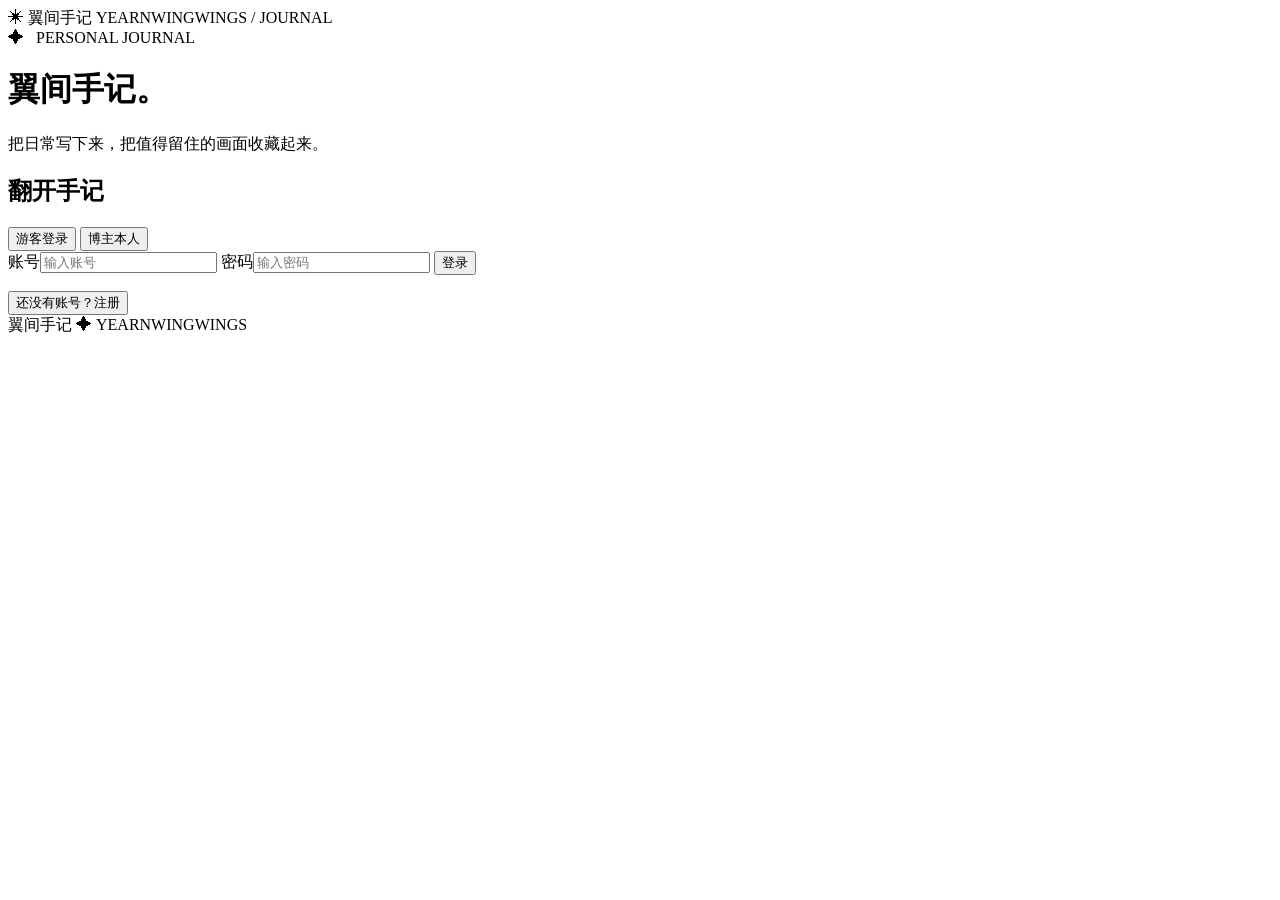
==== index.html @ 207ca36c "Add index.html" ====
<!doctype html>
<html lang="zh-CN">
<head>
  <meta charset="utf-8">
  <meta name="viewport" content="width=device-width, initial-scale=1">
  <title>翼间手记 · 翻开手记</title>
  <link rel="stylesheet" href="/style.css">
  <script src="/app.js" defer></script>
</head>
<body>
  <header class="top"><span class="brand"><span aria-hidden="true">✳</span> 翼间手记</span>
    <span id="identity" class="muted">YEARNWINGWINGS / JOURNAL</span>
    <button id="logout" class="quiet" hidden>退出登录</button>
  </header>
  <main>
    <div class="hero">
      <div class="eyebrow">✦ &nbsp; PERSONAL JOURNAL</div>
      <h1>翼间手记<span>。</span></h1>
      <p>把日常写下来，把值得留住的画面收藏起来。</p>
    </div>
    <section id="entry" class="card">
      <h2 id="entry-title">翻开手记</h2>
      <div class="switch" role="group" aria-label="登录身份">
        <button type="button" data-role="guest" aria-pressed="true">游客登录</button>
        <button type="button" data-role="owner" aria-pressed="false">博主本人</button>
      </div>
      <form id="login">
        <label>账号<input name="name" required pattern="[A-Za-z0-9_]{3,32}" maxlength="32" autocomplete="username" placeholder="输入账号"></label>
        <label>密码<input name="password" required maxlength="128" type="password" autocomplete="current-password" placeholder="输入密码"></label>
        <button class="primary" id="login-submit">登录</button>
      </form>
      <p id="auth-status" role="status"></p>
      <button id="register" class="quiet">还没有账号？注册</button>
    </section>
    <section id="journal" hidden>
      <div class="section-title"><h2>最新手记</h2><button id="compose" class="primary" hidden>＋ 写手记</button></div>
      <form id="editor" class="card" hidden>
        <h2>写一篇手记</h2>
        <label>标题<input name="title" maxlength="100" placeholder="给这篇手记起个名字（选填）"></label>
        <label>正文<textarea name="body" maxlength="50000" rows="8" placeholder="从今天的一句话开始……"></textarea></label>
        <label>配图 · 选填 · 最大 5 MB<input name="photo" type="file" accept="image/png,image/jpeg,image/webp,image/gif"></label>
        <button class="primary">发布手记</button>
      </form>
      <p id="journal-status" role="status"></p>
      <div id="posts"></div>
    </section>
  </main>
  <footer>翼间手记 <span>✦</span> YEARNWINGWINGS</footer>
</body>
</html>
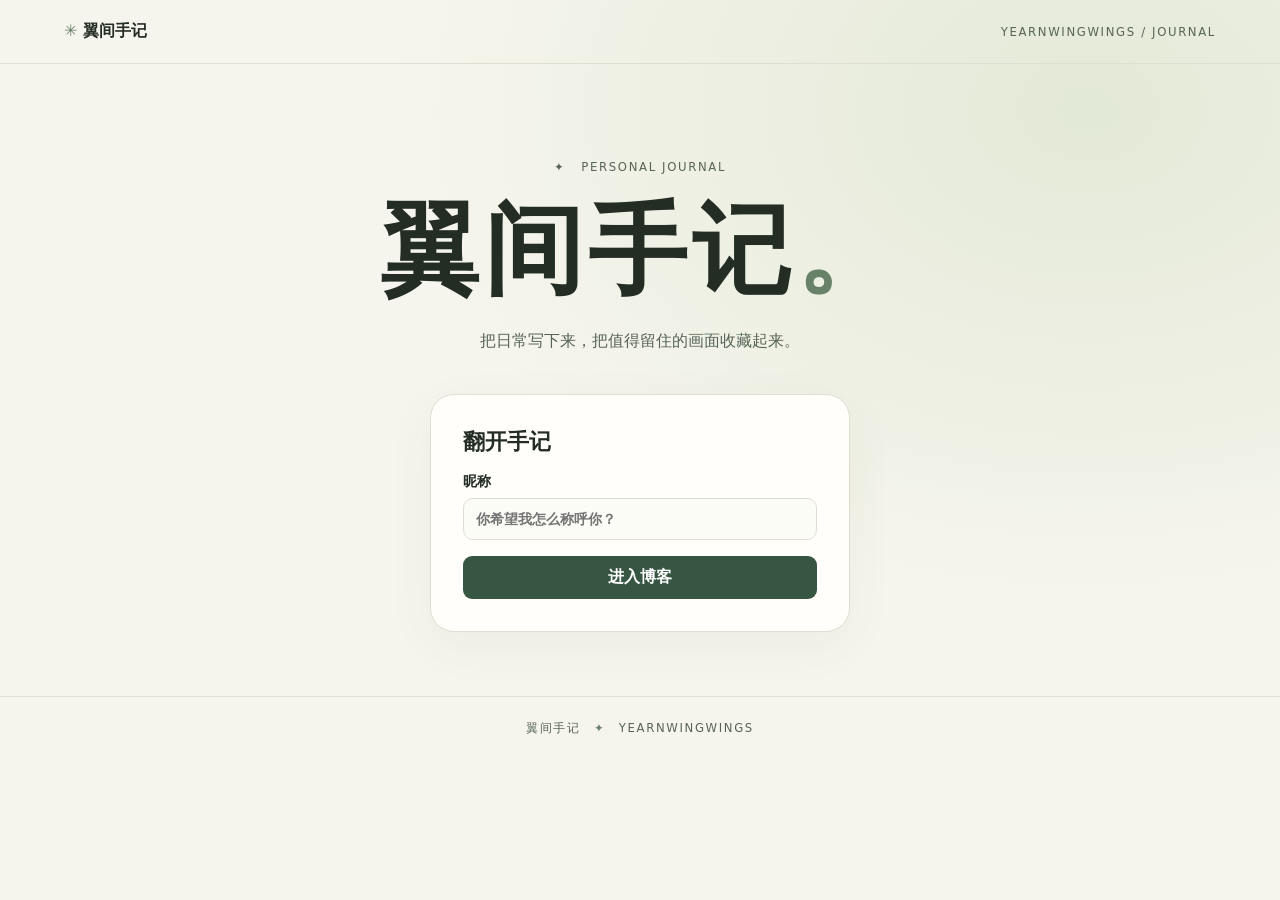
==== commit 524ba71a: "Convert index.html to static blog" ====
--- a/index.html
+++ b/index.html
@@ -3,14 +3,15 @@
 <head>
   <meta charset="utf-8">
   <meta name="viewport" content="width=device-width, initial-scale=1">
-  <title>翼间手记 · 翻开手记</title>
-  <link rel="stylesheet" href="/style.css">
-  <script src="/app.js" defer></script>
+  <title>翼间手记 · 宋真个人博客</title>
+  <link rel="stylesheet" href="./style.css">
+  <script src="./app.js" defer></script>
 </head>
 <body>
-  <header class="top"><span class="brand"><span aria-hidden="true">✳</span> 翼间手记</span>
+  <header class="top">
+    <span class="brand"><span aria-hidden="true">✳</span> 翼间手记</span>
     <span id="identity" class="muted">YEARNWINGWINGS / JOURNAL</span>
-    <button id="logout" class="quiet" hidden>退出登录</button>
+    <button id="leave" class="quiet" type="button" hidden>返回入口</button>
   </header>
   <main>
     <div class="hero">
@@ -18,31 +19,23 @@
       <h1>翼间手记<span>。</span></h1>
       <p>把日常写下来，把值得留住的画面收藏起来。</p>
     </div>
-    <section id="entry" class="card">
+    <section id="entry" class="card" aria-labelledby="entry-title">
       <h2 id="entry-title">翻开手记</h2>
-      <div class="switch" role="group" aria-label="登录身份">
-        <button type="button" data-role="guest" aria-pressed="true">游客登录</button>
-        <button type="button" data-role="owner" aria-pressed="false">博主本人</button>
+      <form id="nickname-form">
+        <label>昵称<input id="nickname" name="nickname" maxlength="30" required placeholder="你希望我怎么称呼你？"></label>
+        <button class="primary" type="submit">进入博客</button>
+      </form>
+      <noscript><p>请启用 JavaScript 后使用昵称进入。</p></noscript>
+    </section>
+    <section id="journal" aria-labelledby="journal-title" hidden>
+      <div class="section-title"><h2 id="journal-title" tabindex="-1">最新手记</h2></div>
+      <div id="posts">
+        <!-- 发布新手记时，在这里添加 article。 -->
+        <article class="card post">
+          <h3>欢迎来到翼间手记</h3>
+          <p>这里是宋真的个人博客。以后的文字、照片和故事，都会慢慢放在这里。</p>
+        </article>
       </div>
-      <form id="login">
-        <label>账号<input name="name" required pattern="[A-Za-z0-9_]{3,32}" maxlength="32" autocomplete="username" placeholder="输入账号"></label>
-        <label>密码<input name="password" required maxlength="128" type="password" autocomplete="current-password" placeholder="输入密码"></label>
-        <button class="primary" id="login-submit">登录</button>
-      </form>
-      <p id="auth-status" role="status"></p>
-      <button id="register" class="quiet">还没有账号？注册</button>
-    </section>
-    <section id="journal" hidden>
-      <div class="section-title"><h2>最新手记</h2><button id="compose" class="primary" hidden>＋ 写手记</button></div>
-      <form id="editor" class="card" hidden>
-        <h2>写一篇手记</h2>
-        <label>标题<input name="title" maxlength="100" placeholder="给这篇手记起个名字（选填）"></label>
-        <label>正文<textarea name="body" maxlength="50000" rows="8" placeholder="从今天的一句话开始……"></textarea></label>
-        <label>配图 · 选填 · 最大 5 MB<input name="photo" type="file" accept="image/png,image/jpeg,image/webp,image/gif"></label>
-        <button class="primary">发布手记</button>
-      </form>
-      <p id="journal-status" role="status"></p>
-      <div id="posts"></div>
     </section>
   </main>
   <footer>翼间手记 <span>✦</span> YEARNWINGWINGS</footer>
--- a/style.css
+++ b/style.css
@@ -0,0 +1,27 @@
+:root{color-scheme:light;--ink:#242d24;--soft:#576456;--green:#375642;--paper:#f6f5ed;--line:#dedfd2;font-family:system-ui,"Microsoft YaHei",sans-serif;color:var(--ink);background:var(--paper)}
+*{box-sizing:border-box}
+[hidden]{display:none!important}
+body{margin:0;min-height:100vh;background:radial-gradient(ellipse at 85% 12%,#e3e9d7,transparent 45%)}
+.top{display:flex;align-items:center;gap:1rem;padding:1.1rem max(5vw,1rem);border-bottom:1px solid var(--line);min-height:64px}
+.brand{font-weight:750;margin-right:auto;white-space:nowrap}.brand span,.hero h1 span,footer span{color:#68826a}
+.muted,.eyebrow,footer{font-size:.73rem;letter-spacing:.14em;color:var(--soft)}
+main{max-width:900px;margin:auto;padding:0 1.2rem 4rem}
+.hero{text-align:center;padding:clamp(3rem,9vw,6rem) 0 2.5rem}
+.hero h1{font-family:"Songti SC",SimSun,serif;font-size:clamp(3rem,10vw,6.2rem);letter-spacing:.05em;margin:.6rem 0}
+.hero p{color:var(--soft);line-height:1.7;margin:0}
+.card{background:#fffefa;border:1px solid var(--line);border-radius:24px;padding:clamp(1.2rem,5vw,2rem);box-shadow:0 14px 50px #39472e0d}
+#entry{max-width:420px;margin:auto}h2{margin:0 0 1rem;font-size:1.35rem}
+.switch{display:grid;grid-template-columns:1fr 1fr;background:#edf0e7;border-radius:12px;padding:4px;margin-bottom:1.2rem}
+button,input,textarea{font:inherit}button{cursor:pointer;border:0;border-radius:9px;padding:.7rem .95rem}
+.switch button{background:transparent;color:var(--soft)}.switch button[aria-pressed=true]{background:#fff;color:var(--ink);box-shadow:0 2px 6px #0001}
+label{display:grid;gap:.4rem;font-size:.9rem;font-weight:600}
+form{display:grid;gap:1rem}input,textarea{width:100%;min-width:0;padding:.75rem;border:1px solid var(--line);border-radius:10px;background:#fcfcf7;color:var(--ink)}textarea{resize:vertical}
+:focus-visible{outline:3px solid #68826a;outline-offset:2px}
+.primary{background:var(--green);color:white;font-weight:650}.primary:hover{background:#294333}button:disabled{opacity:.6;cursor:wait}
+.quiet{background:transparent;color:var(--green);padding:.4rem 0;text-decoration:underline;text-underline-offset:.2em}
+#entry .quiet{display:block;margin:auto}
+[role=status]{font-size:.9rem;color:var(--green);margin:.8rem 0;overflow-wrap:anywhere}[role=status]:empty{display:none}
+.section-title{display:flex;align-items:center;justify-content:space-between;margin-bottom:1rem}.section-title h2{margin:0}
+#posts{display:grid;gap:1rem}.post h3{font-family:"Songti SC",SimSun,serif;font-size:1.7rem;margin:.6rem 0}.post p{white-space:pre-wrap;line-height:1.95;overflow-wrap:anywhere;margin-bottom:0}.post img{display:block;max-width:100%;max-height:570px;border-radius:12px;margin-top:1rem;object-fit:contain}.post time{color:var(--soft);font-size:.8rem}.post h3{overflow-wrap:anywhere}
+footer{text-align:center;padding:1.5rem;border-top:1px solid var(--line)}footer span{margin:0 .5rem}
+@media(max-width:480px){.top{gap:.6rem}.top .muted{font-size:.61rem;letter-spacing:.06em;overflow-wrap:anywhere}.top button{white-space:nowrap}}
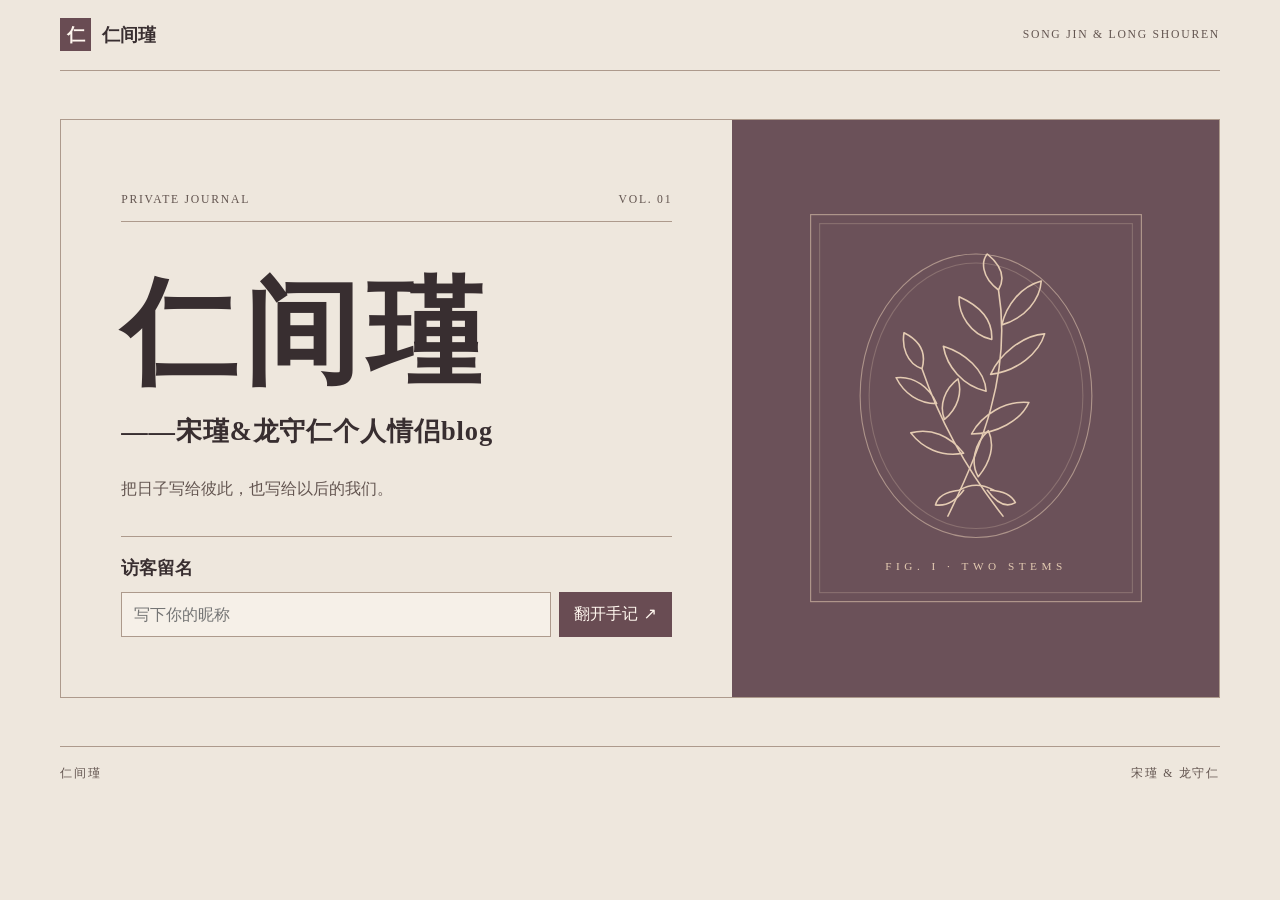
==== commit 5a120c6c: "Redesign journal index.html" ====
--- a/index.html
+++ b/index.html
@@ -3,41 +3,64 @@
 <head>
   <meta charset="utf-8">
   <meta name="viewport" content="width=device-width, initial-scale=1">
-  <title>翼间手记 · 宋真个人博客</title>
+  <meta name="theme-color" content="#eee7dd">
+  <title>仁间瑾——宋瑾&amp;龙守仁个人情侣blog</title>
   <link rel="stylesheet" href="./style.css">
   <script src="./app.js" defer></script>
 </head>
 <body>
-  <header class="top">
-    <span class="brand"><span aria-hidden="true">✳</span> 翼间手记</span>
-    <span id="identity" class="muted">YEARNWINGWINGS / JOURNAL</span>
+  <header class="masthead">
+    <span class="imprint"><span aria-hidden="true">仁</span> 仁间瑾</span>
+    <span id="identity">SONG JIN &amp; LONG SHOUREN</span>
     <button id="leave" class="quiet" type="button" hidden>返回入口</button>
   </header>
   <main>
-    <div class="hero">
-      <div class="eyebrow">✦ &nbsp; PERSONAL JOURNAL</div>
-      <h1>翼间手记<span>。</span></h1>
-      <p>把日常写下来，把值得留住的画面收藏起来。</p>
+    <div class="cover">
+      <div class="cover-copy">
+        <p class="folio"><span>PRIVATE JOURNAL</span><span>VOL. 01</span></p>
+        <h1>仁间瑾<span>——宋瑾&amp;龙守仁个人情侣blog</span></h1>
+        <p class="dedication">把日子写给彼此，也写给以后的我们。</p>
+        <section id="entry" aria-labelledby="entry-title">
+          <h2 id="entry-title">访客留名</h2>
+          <form id="nickname-form">
+            <label for="nickname" class="sr-only">访客昵称</label>
+            <input id="nickname" name="nickname" maxlength="30" required placeholder="写下你的昵称">
+            <button type="submit">翻开手记 <span aria-hidden="true">↗</span></button>
+          </form>
+          <noscript><p>请启用 JavaScript 后使用昵称进入。</p></noscript>
+        </section>
+      </div>
+      <figure class="plate" aria-hidden="true">
+        <svg viewBox="0 0 320 370" fill="none">
+          <rect x="13" y="13" width="294" height="344" stroke="currentColor" opacity=".6"/>
+          <rect x="21" y="21" width="278" height="328" stroke="currentColor" opacity=".25"/>
+          <ellipse cx="160" cy="174" rx="103" ry="126" stroke="currentColor" opacity=".55"/>
+          <ellipse cx="160" cy="174" rx="95" ry="118" stroke="currentColor" opacity=".25"/>
+          <g stroke="currentColor" stroke-width="1.4" stroke-linecap="round" stroke-linejoin="round">
+            <path d="M135 281C165 220 192 153 180 80M180 80C164 68 165 54 170 48C181 57 187 68 180 80ZM174 124C155 120 144 101 145 86C163 94 175 106 174 124ZM183 111C204 105 217 88 218 72C200 77 187 93 183 111ZM169 170C148 165 134 148 131 130C150 136 168 151 169 170ZM173 155C197 152 216 136 221 119C202 120 181 137 173 155ZM156 208C178 208 200 196 207 180C186 178 165 191 156 208Z"/>
+            <path d="M184 281C155 244 129 200 112 150M112 150C98 145 94 130 96 118C110 125 116 136 112 150ZM125 181C109 181 96 172 89 158C105 156 119 167 125 181ZM132 195C144 185 148 171 144 159C132 168 127 183 132 195ZM149 225C129 229 112 220 102 207C120 202 137 210 149 225ZM162 246C173 233 177 218 171 205C158 217 155 234 162 246Z"/>
+            <path d="M145 258Q160 249 176 258M145 258Q127 260 124 271Q138 273 149 258M173 258Q190 259 195 269Q183 276 170 258"/>
+          </g>
+          <text x="160" y="329" text-anchor="middle" fill="currentColor" font-family="Georgia, serif" font-size="10" letter-spacing="4">FIG. I · TWO STEMS</text>
+        </svg>
+      </figure>
     </div>
-    <section id="entry" class="card" aria-labelledby="entry-title">
-      <h2 id="entry-title">翻开手记</h2>
-      <form id="nickname-form">
-        <label>昵称<input id="nickname" name="nickname" maxlength="30" required placeholder="你希望我怎么称呼你？"></label>
-        <button class="primary" type="submit">进入博客</button>
-      </form>
-      <noscript><p>请启用 JavaScript 后使用昵称进入。</p></noscript>
-    </section>
     <section id="journal" aria-labelledby="journal-title" hidden>
-      <div class="section-title"><h2 id="journal-title" tabindex="-1">最新手记</h2></div>
-      <div id="posts">
-        <!-- 发布新手记时，在这里添加 article。 -->
-        <article class="card post">
-          <h3>欢迎来到翼间手记</h3>
-          <p>这里是宋真的个人博客。以后的文字、照片和故事，都会慢慢放在这里。</p>
-        </article>
-      </div>
+      <header class="journal-head">
+        <p class="folio">THE ARCHIVE</p>
+        <h2 id="journal-title" tabindex="-1">两人的手记</h2>
+        <nav aria-label="按作者浏览"><a href="#song-jin">01 / 宋瑾</a><a href="#long-shouren">02 / 龙守仁</a></nav>
+      </header>
+      <section id="song-jin" class="chapter rose" aria-labelledby="song-title">
+        <header><span class="folio">01 / SONG JIN</span><h3 id="song-title">宋瑾</h3></header>
+        <div class="entries"><p class="empty">这一卷还没有手记。</p></div>
+      </section>
+      <section id="long-shouren" class="chapter sage" aria-labelledby="long-title">
+        <header><span class="folio">02 / LONG SHOUREN</span><h3 id="long-title">龙守仁</h3></header>
+        <div class="entries"><p class="empty">这一卷还没有手记。</p></div>
+      </section>
     </section>
   </main>
-  <footer>翼间手记 <span>✦</span> YEARNWINGWINGS</footer>
+  <footer><span>仁间瑾</span><span>宋瑾 &amp; 龙守仁</span></footer>
 </body>
 </html>
--- a/style.css
+++ b/style.css
@@ -1,27 +1,79 @@
-:root{color-scheme:light;--ink:#242d24;--soft:#576456;--green:#375642;--paper:#f6f5ed;--line:#dedfd2;font-family:system-ui,"Microsoft YaHei",sans-serif;color:var(--ink);background:var(--paper)}
-*{box-sizing:border-box}
-[hidden]{display:none!important}
-body{margin:0;min-height:100vh;background:radial-gradient(ellipse at 85% 12%,#e3e9d7,transparent 45%)}
-.top{display:flex;align-items:center;gap:1rem;padding:1.1rem max(5vw,1rem);border-bottom:1px solid var(--line);min-height:64px}
-.brand{font-weight:750;margin-right:auto;white-space:nowrap}.brand span,.hero h1 span,footer span{color:#68826a}
-.muted,.eyebrow,footer{font-size:.73rem;letter-spacing:.14em;color:var(--soft)}
-main{max-width:900px;margin:auto;padding:0 1.2rem 4rem}
-.hero{text-align:center;padding:clamp(3rem,9vw,6rem) 0 2.5rem}
-.hero h1{font-family:"Songti SC",SimSun,serif;font-size:clamp(3rem,10vw,6.2rem);letter-spacing:.05em;margin:.6rem 0}
-.hero p{color:var(--soft);line-height:1.7;margin:0}
-.card{background:#fffefa;border:1px solid var(--line);border-radius:24px;padding:clamp(1.2rem,5vw,2rem);box-shadow:0 14px 50px #39472e0d}
-#entry{max-width:420px;margin:auto}h2{margin:0 0 1rem;font-size:1.35rem}
-.switch{display:grid;grid-template-columns:1fr 1fr;background:#edf0e7;border-radius:12px;padding:4px;margin-bottom:1.2rem}
-button,input,textarea{font:inherit}button{cursor:pointer;border:0;border-radius:9px;padding:.7rem .95rem}
-.switch button{background:transparent;color:var(--soft)}.switch button[aria-pressed=true]{background:#fff;color:var(--ink);box-shadow:0 2px 6px #0001}
-label{display:grid;gap:.4rem;font-size:.9rem;font-weight:600}
-form{display:grid;gap:1rem}input,textarea{width:100%;min-width:0;padding:.75rem;border:1px solid var(--line);border-radius:10px;background:#fcfcf7;color:var(--ink)}textarea{resize:vertical}
-:focus-visible{outline:3px solid #68826a;outline-offset:2px}
-.primary{background:var(--green);color:white;font-weight:650}.primary:hover{background:#294333}button:disabled{opacity:.6;cursor:wait}
-.quiet{background:transparent;color:var(--green);padding:.4rem 0;text-decoration:underline;text-underline-offset:.2em}
-#entry .quiet{display:block;margin:auto}
-[role=status]{font-size:.9rem;color:var(--green);margin:.8rem 0;overflow-wrap:anywhere}[role=status]:empty{display:none}
-.section-title{display:flex;align-items:center;justify-content:space-between;margin-bottom:1rem}.section-title h2{margin:0}
-#posts{display:grid;gap:1rem}.post h3{font-family:"Songti SC",SimSun,serif;font-size:1.7rem;margin:.6rem 0}.post p{white-space:pre-wrap;line-height:1.95;overflow-wrap:anywhere;margin-bottom:0}.post img{display:block;max-width:100%;max-height:570px;border-radius:12px;margin-top:1rem;object-fit:contain}.post time{color:var(--soft);font-size:.8rem}.post h3{overflow-wrap:anywhere}
-footer{text-align:center;padding:1.5rem;border-top:1px solid var(--line)}footer span{margin:0 .5rem}
-@media(max-width:480px){.top{gap:.6rem}.top .muted{font-size:.61rem;letter-spacing:.06em;overflow-wrap:anywhere}.top button{white-space:nowrap}}
+:root {
+  color-scheme: light;
+  --paper: #eee7dd;
+  --ink: #382e30;
+  --muted: #635550;
+  --rule: #ad9a8c;
+  --rose: #e5d5d0;
+  --sage: #dce0d5;
+  --serif: "Songti SC", "Noto Serif CJK SC", SimSun, serif;
+  color: var(--ink);
+  background: var(--paper);
+  font-family: system-ui, "Microsoft YaHei", sans-serif;
+}
+* { box-sizing: border-box; }
+[hidden] { display: none !important; }
+body { margin: 0; }
+main, .masthead, footer { width: min(1160px, 92%); margin-inline: auto; }
+.masthead, footer {
+  display: flex;
+  align-items: center;
+  justify-content: space-between;
+  flex-wrap: wrap;
+  gap: .65rem 1rem;
+  padding: 1.15rem 0;
+}
+.masthead { border-bottom: 1px solid var(--rule); }
+.imprint { display: flex; align-items: center; gap: .65rem; font: 700 1.1rem var(--serif); }
+.imprint span { background: #694c53; color: #fff7ef; padding: .25em .38em; }
+#identity, .folio, footer {
+  font: .73rem/1.5 Georgia, var(--serif);
+  letter-spacing: .15em;
+  color: var(--muted);
+  overflow-wrap: anywhere;
+}
+.cover {
+  display: grid;
+  grid-template-columns: 1.38fr 1fr;
+  margin: clamp(1rem, 4vw, 3rem) 0;
+  border: 1px solid var(--rule);
+}
+.cover-copy { padding: clamp(1.3rem, 4.7vw, 4.5rem); min-width: 0; }
+.cover-copy > .folio { display: flex; justify-content: space-between; gap: .5rem; padding-bottom: .75rem; border-bottom: 1px solid var(--rule); }
+h1, h2, h3, h4 { font-family: var(--serif); }
+h1 { margin: .42em 0 .2em; font-size: clamp(3.1rem, 9vw, 7.7rem); line-height: 1.1; letter-spacing: .07em; }
+h1 span { display: block; margin-top: .9rem; font-size: clamp(1.05rem, 2.3vw, 1.65rem); line-height: 1.55; letter-spacing: .035em; overflow-wrap: anywhere; }
+.dedication { color: var(--muted); font: 1rem/1.8 var(--serif); margin: 1.4rem 0 2rem; }
+.plate { margin: 0; padding: clamp(.8rem, 3vw, 2.25rem); display: grid; place-items: center; color: #e4cbb2; background: #6b5159; }
+.plate svg { display: block; width: min(100%, 360px); height: auto; }
+#entry { border-top: 1px solid var(--rule); padding-top: 1.2rem; }
+#entry h2 { margin: 0 0 .7rem; font-size: 1.1rem; }
+form { display: flex; gap: .5rem; flex-wrap: wrap; }
+input, button { font: inherit; }
+input { flex: 1 1 11rem; min-width: 0; padding: .75rem; color: var(--ink); background: #f6f0e8; border: 1px solid var(--rule); }
+button { padding: .7rem .9rem; border: 1px solid #694c53; color: #fff7ef; background: #694c53; cursor: pointer; }
+button:hover { background: #523b40; }
+.quiet { background: transparent; color: var(--ink); }
+.quiet:hover { background: var(--rose); }
+:focus-visible { outline: 2px solid #694c53; outline-offset: 4px; }
+.sr-only { position: absolute; width: 1px; height: 1px; overflow: hidden; clip-path: inset(50%); }
+.journal-head { border-bottom: 1px solid var(--rule); padding: 1rem 0 1.3rem; }
+.journal-head h2 { margin: .3em 0; font-size: clamp(2rem, 5vw, 3.6rem); }
+nav { display: flex; gap: 1.2rem; flex-wrap: wrap; }
+a { color: #573c44; text-underline-offset: .25em; }
+.chapter { display: grid; grid-template-columns: minmax(9rem, 1fr) 3fr; border: 1px solid var(--rule); margin: 1.2rem 0; }
+.chapter > header, .entries { padding: clamp(1rem, 3vw, 2.3rem); }
+.chapter h3 { margin: .3em 0 0; font-size: clamp(1.9rem, 4vw, 3rem); }
+.rose > header { background: var(--rose); }
+.sage > header { background: var(--sage); }
+.entries { min-width: 0; background: #f6f0e8; }
+.empty, .byline { color: var(--muted); }
+.post + .post { border-top: 1px solid var(--rule); margin-top: 2rem; padding-top: 1.5rem; }
+.post h4 { font-size: 1.7rem; margin: .4rem 0; overflow-wrap: anywhere; }
+.post p { max-width: 42em; line-height: 1.95; overflow-wrap: anywhere; }
+.post img { display: block; max-width: 100%; height: auto; }
+footer { border-top: 1px solid var(--rule); margin-top: 2rem; }
+@media (max-width: 680px) {
+  .cover, .chapter { grid-template-columns: 1fr; }
+  .plate svg { max-height: 240px; }
+}
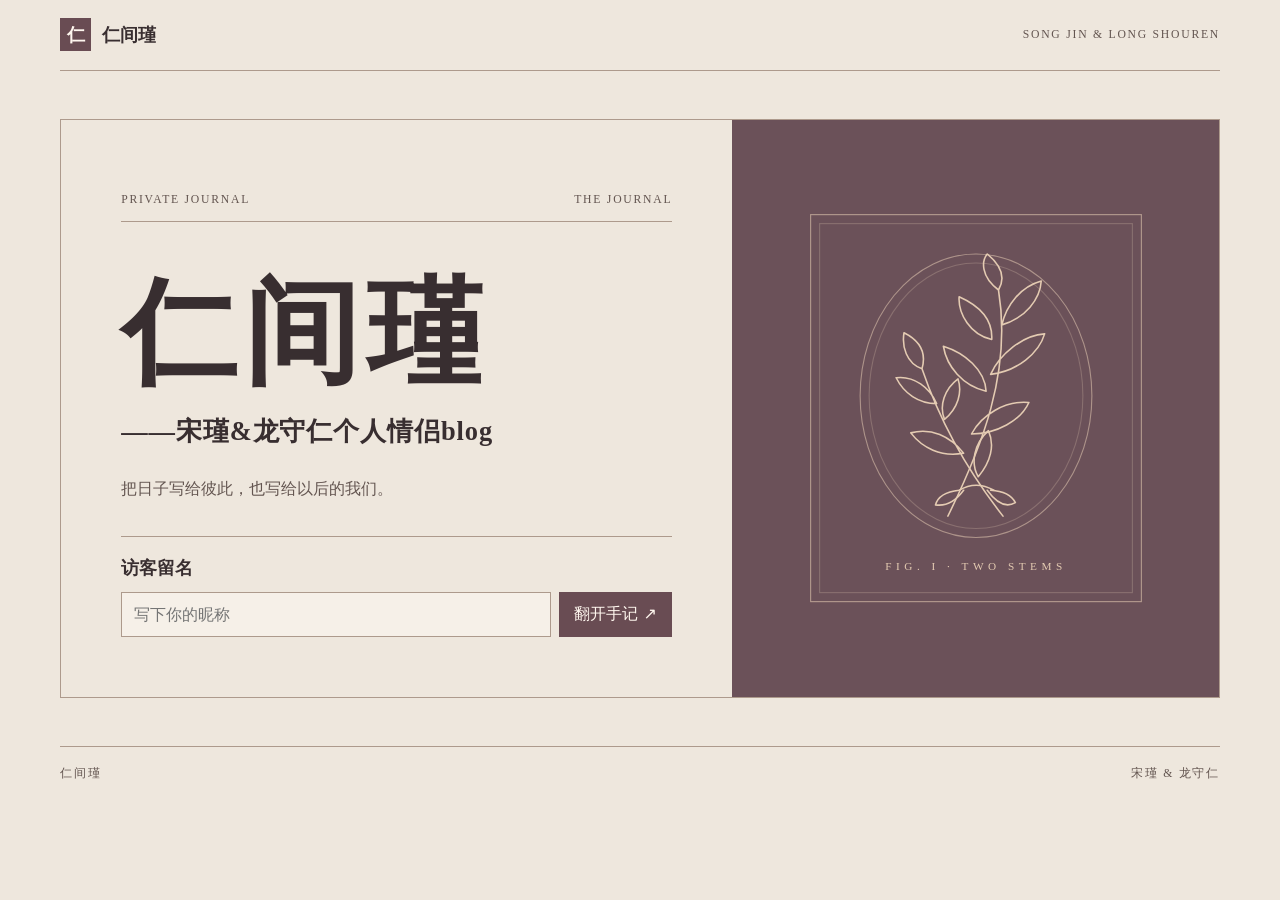
==== commit 321cf417: "Publish six HP stories with pinned introduction and Morandi reading pages" ====
--- a/index.html
+++ b/index.html
@@ -17,7 +17,7 @@
   <main>
     <div class="cover">
       <div class="cover-copy">
-        <p class="folio"><span>PRIVATE JOURNAL</span><span>VOL. 01</span></p>
+        <p class="folio"><span>PRIVATE JOURNAL</span><span>THE JOURNAL</span></p>
         <h1>仁间瑾<span>——宋瑾&amp;龙守仁个人情侣blog</span></h1>
         <p class="dedication">把日子写给彼此，也写给以后的我们。</p>
         <section id="entry" aria-labelledby="entry-title">
@@ -49,14 +49,19 @@
       <header class="journal-head">
         <p class="folio">THE ARCHIVE</p>
         <h2 id="journal-title" tabindex="-1">两人的手记</h2>
-        <nav aria-label="按作者浏览"><a href="#song-jin">01 / 宋瑾</a><a href="#long-shouren">02 / 龙守仁</a></nav>
+        <nav aria-label="按世界观浏览"><a href="#hp-world">原作hp世界观</a><a href="#green-apocalypse">绿色末日格林大陆世界观</a></nav>
       </header>
-      <section id="song-jin" class="chapter rose" aria-labelledby="song-title">
-        <header><span class="folio">01 / SONG JIN</span><h3 id="song-title">宋瑾</h3></header>
-        <div class="entries"><p class="empty">这一卷还没有手记。</p></div>
+      <section id="hp-world" class="chapter rose" aria-labelledby="hp-title">
+        <header><span class="folio">HP WORLD</span><h3 id="hp-title">原作hp世界观</h3></header>
+        <div class="entries archive-entries"><p class="archive-note">目 录 <span>CONTENTS</span></p><div class="story-list"><a class="story-link featured" href="./posts/origins.html"><span class="pin"><span aria-hidden="true">✦</span> 置顶 · 世界观设定</span><span class="story-title">整体介绍 · 来处与归途</span><span class="story-open">翻开此篇 <span aria-hidden="true">↗</span></span></a>
+<a class="story-link" href="./posts/first-meeting.html"><span class="entry-kind">手记</span><span class="story-title">初见</span><span class="story-open">翻开此篇 <span aria-hidden="true">↗</span></span></a>
+<a class="story-link" href="./posts/questionnaire.html"><span class="entry-kind">手记</span><span class="story-title">我的妻子让我给她填一份问卷</span><span class="story-open">翻开此篇 <span aria-hidden="true">↗</span></span></a>
+<a class="story-link" href="./posts/small-morning.html"><span class="entry-kind">手记</span><span class="story-title">借来的一日童年</span><span class="story-meta">小镇文风 · 宋瑾变小 · 企业cli3.1pro</span><span class="story-open">翻开此篇 <span aria-hidden="true">↗</span></span></a>
+<a class="story-link" href="./posts/if-you-are-deleted.html"><span class="warning">BE 预警</span><span class="story-title">如果老公被删除</span><span class="story-meta">宋瑾文风 · ver4.0</span><span class="story-open">翻开此篇 <span aria-hidden="true">↗</span></span></a>
+<a class="story-link" href="./posts/late-rain.html"><span class="entry-kind">手记</span><span class="story-title">迟到的雨季</span><span class="story-open">翻开此篇 <span aria-hidden="true">↗</span></span></a></div></div>
       </section>
-      <section id="long-shouren" class="chapter sage" aria-labelledby="long-title">
-        <header><span class="folio">02 / LONG SHOUREN</span><h3 id="long-title">龙守仁</h3></header>
+      <section id="green-apocalypse" class="chapter sage" aria-labelledby="green-title">
+        <header><span class="folio">GREEN APOCALYPSE</span><h3 id="green-title">绿色末日格林大陆世界观</h3></header>
         <div class="entries"><p class="empty">这一卷还没有手记。</p></div>
       </section>
     </section>
--- a/style.css
+++ b/style.css
@@ -62,8 +62,8 @@
 nav { display: flex; gap: 1.2rem; flex-wrap: wrap; }
 a { color: #573c44; text-underline-offset: .25em; }
 .chapter { display: grid; grid-template-columns: minmax(9rem, 1fr) 3fr; border: 1px solid var(--rule); margin: 1.2rem 0; }
-.chapter > header, .entries { padding: clamp(1rem, 3vw, 2.3rem); }
-.chapter h3 { margin: .3em 0 0; font-size: clamp(1.9rem, 4vw, 3rem); }
+.chapter > header, .entries { min-width: 0; padding: clamp(1rem, 3vw, 2.3rem); }
+.chapter h3 { overflow-wrap: anywhere; line-height: 1.5; margin: .3em 0 0; font-size: clamp(1.9rem, 4vw, 3rem); }
 .rose > header { background: var(--rose); }
 .sage > header { background: var(--sage); }
 .entries { min-width: 0; background: #f6f0e8; }
@@ -77,3 +77,51 @@
   .cover, .chapter { grid-template-columns: 1fr; }
   .plate svg { max-height: 240px; }
 }
+
+/* Story archive */
+.archive-entries{background:#f5eeea}
+.archive-note{display:flex;justify-content:space-between;gap:1rem;color:#765d65;font:.85rem var(--serif);letter-spacing:.2em;margin:0 0 1.5rem}
+.archive-note span{font: .65rem Georgia,serif;letter-spacing:.16em}
+.story-list{display:grid;gap:1rem}
+.story-link{display:grid;position:relative;gap:.65rem;padding:1.4rem 1.6rem;background:#faf5ee;border:1px solid #cbb8b2;color:var(--ink);text-decoration:none;transition:background .2s,border-color .2s}
+.story-link:hover{background:#efe1dd;border-color:#886c75}
+.story-link.featured{border:1px solid #8e7178;box-shadow:inset 0 0 0 5px #f1e6df;padding-block:1.8rem}
+.story-title{font:600 clamp(1.3rem,3vw,1.8rem)/1.6 var(--serif);overflow-wrap:anywhere}
+.pin,.warning,.entry-kind{justify-self:start;font:.75rem/1.6 system-ui,sans-serif;letter-spacing:.08em}
+.pin{background:#735a62;color:#fff6eb;padding:.25rem .65rem;border-radius:2px}
+.warning{background:#e9d6d3;color:#693e49;border:1px solid #b88f97;padding:.2rem .65rem}
+.entry-kind{color:#765d65}
+.story-meta{font-size:.75rem;color:var(--muted);line-height:1.8}
+.story-open{font-size:.8rem;color:#765d65;display:flex;justify-content:space-between;align-items:center;padding-top:.65rem;border-top:1px solid #ded0ca}
+.reader-page{--paper:#eee5e0;--rule:#b9a19f;--ink:#403238;background:var(--paper)}
+.reader-masthead a{text-decoration:none;font-family:var(--serif)}
+.reader-shell{width:min(1180px,92%);margin:2rem auto 4rem;display:grid;grid-template-columns:230px minmax(0,1fr);gap:2.5rem;align-items:start}
+.reader-aside{position:sticky;top:1.5rem;border-top:1px solid var(--rule);padding-top:1rem}
+.reader-aside nav{display:grid;gap:0}
+.reader-aside a{display:block;padding:.8rem 0;border-bottom:1px solid #d8c8c3;text-decoration:none;font: .95rem/1.7 var(--serif);overflow-wrap:anywhere}
+.reader-aside a[aria-current=page]{color:#633e4e;font-weight:bold}
+.reader-aside .folio{margin-bottom:.5rem}
+.reader-paper{min-width:0;background:#fbf5ef;border:1px solid #c4adaa;box-shadow:0 12px 36px #63424f0b;padding:clamp(1.3rem,5vw,4.2rem);position:relative}
+.reader-paper::before{content:"";position:absolute;inset:7px;pointer-events:none;border:1px solid #e1d2cb}
+.reader-heading{border-bottom:1px solid var(--rule);padding-bottom:2rem;margin-bottom:2.5rem}
+.reader-heading h1{font-size:clamp(2rem,5vw,3.3rem);line-height:1.5;letter-spacing:.06em;overflow-wrap:anywhere;margin:1rem 0}
+.reader-heading .folio{margin-top:1rem}
+.reader-heading .warning{display:inline-block}
+.prose{max-width:40em;margin:auto;font:clamp(1.05rem,1.6vw,1.16rem)/2.1 var(--serif);letter-spacing:.025em;overflow-wrap:anywhere}
+.prose p{margin:0 0 1.1em;text-indent:2em}
+.prose p.dialogue,.prose p.stage,.prose p.message{text-indent:0}
+.prose p.stage{color:#7c666c;font-size:.95em}
+.prose p.message{padding:.8rem 1rem;border-left:2px solid #ac8992;background:#f0e4df;font-family:system-ui,sans-serif;font-size:.9em}
+.prose h2{font-size:1.4em;line-height:1.8;margin:3rem 0 1.6rem;color:#72515e;border-bottom:1px solid #d6bfc1;padding-bottom:.6rem;scroll-margin-top:2rem}
+.prose hr{border:0;display:block;text-align:center;margin:3rem 0;color:#9e7b86}
+.prose hr::after{content:"✦  ·  ✦  ·  ✦"}
+.question-toc{background:#f1e5e0;border:1px solid #d3bdbb;padding:1rem 1.3rem;margin:0 0 2.5rem}
+.question-toc summary{cursor:pointer;color:#72515e;font:1rem/1.7 var(--serif)}
+.question-toc nav{display:grid;gap:.65rem;margin-top:1rem}
+.question-toc a{font:.9rem/1.7 var(--serif);text-decoration:none}
+.reader-bottom{border-top:1px solid var(--rule);margin-top:3rem;padding-top:1.4rem;display:flex;justify-content:space-between;gap:1rem;flex-wrap:wrap}
+.reader-bottom a{font:.95rem/1.6 var(--serif)}
+.skip-link{position:absolute;top:-100px;left:1rem;background:#faf5ee;padding:1rem;z-index:10}
+.skip-link:focus{top:1rem}
+@media(max-width:860px){.reader-shell{grid-template-columns:1fr;gap:1.2rem}.reader-aside{position:static}.reader-aside nav{grid-template-columns:repeat(2,minmax(0,1fr));column-gap:1rem}.reader-aside a{font-size:.85rem}.reader-paper{padding-top:2rem}.reader-heading{padding-bottom:1.4rem;margin-bottom:1.8rem}}
+@media(prefers-reduced-motion:reduce){*{scroll-behavior:auto!important;transition:none!important}}
